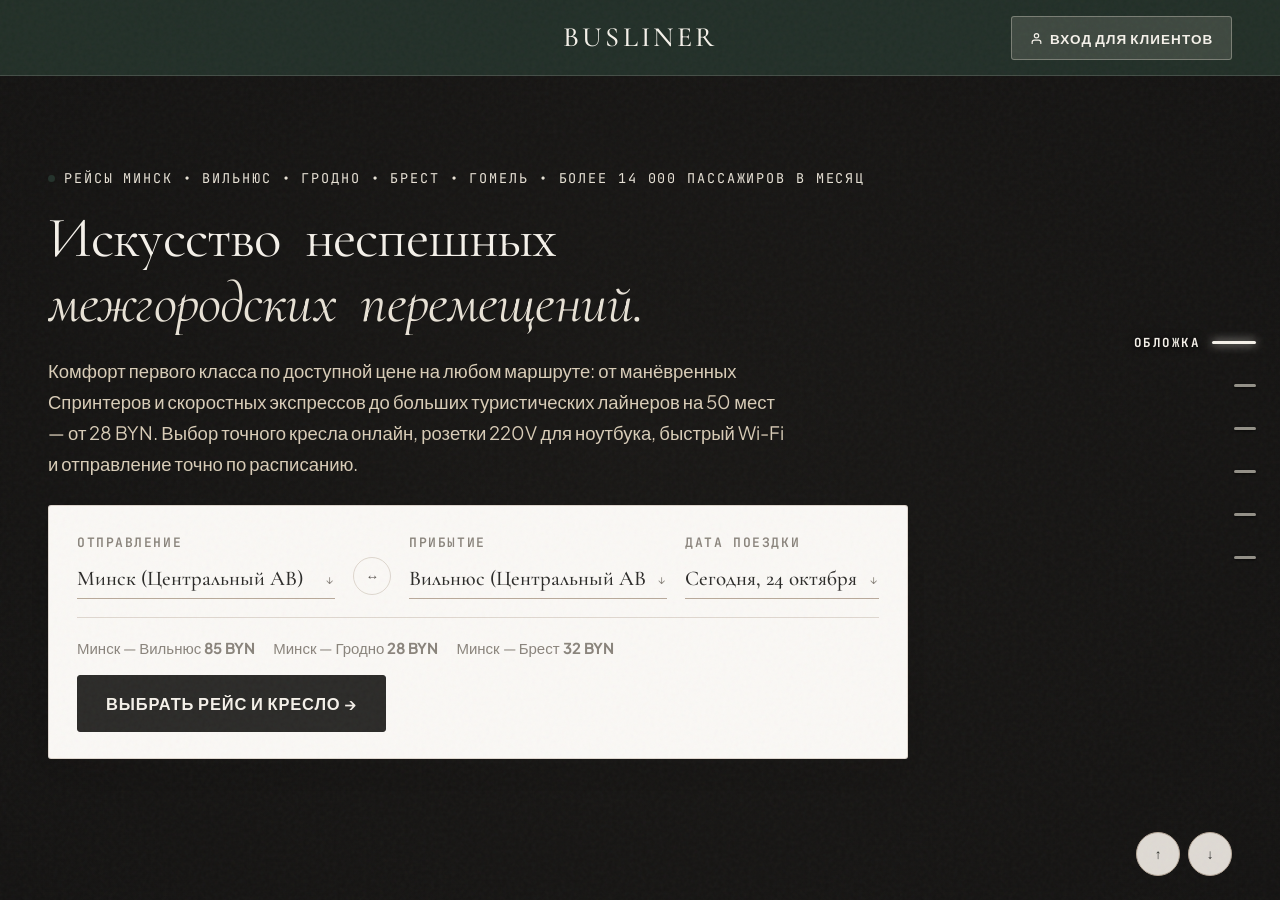
==== aura-b2c-masterpiece.html @ 7b17bb3f "feat(responsive): comprehensive mobile and tablet adaptation with safe areas and boundary-aware touc" ====
<!DOCTYPE html>
<html lang="ru" class="no-js">
<head>
  <meta charset="UTF-8">
  <meta name="viewport" content="width=device-width, initial-scale=1.0, maximum-scale=5.0, viewport-fit=cover">
  <title>BusLiner &mdash; Динамический люкс межгородской мобильности</title>
  
  <meta name="description" content="BusLiner — Полноэкранная интерактивная презентация межгородских поездок первого класса. Эстетика Loro Piana, кинематика и векторный драйв Lando Norris.">
  <meta name="theme-color" content="#F5F1EA">

  <!-- FONTS: Cormorant Garamond (Aristocratic Editorial Serif) + Plus Jakarta Sans (Humanist Grotesk) + JetBrains Mono -->
  <link rel="preconnect" href="https://fonts.googleapis.com">
  <link rel="preconnect" href="https://fonts.gstatic.com" crossorigin>
  <link href="https://fonts.googleapis.com/css2?family=Cormorant+Garamond:ital,wght@0,300;0,400;0,500;0,600;1,400;1,500&family=JetBrains+Mono:wght@400;500;600;700&family=Plus+Jakarta+Sans:wght@300;400;500;600;700&display=swap" rel="stylesheet">

  <style>
    /* ==========================================================================
       BUSLINER // DYNAMIC QUIET LUXURY & ERGONOMICS ARCHITECTURE
       Aesthetic: Loro Piana / The Row / Bottega Veneta / Aesop
       Motion DNA: Lando Norris kinetic drive (vector direction, inertial braking)
       Palette: Ivory, Bone, Sand, Alpine Forest (#23312A), Oxblood (#5C2E2E), Graphite (#2B2A28)
       Zero 3D, Zero WebGL, Zero Sound, Zero Gunshot, Zero Emojis
       ========================================================================== */

    :root {
      /* Warm Neutrals (No pure white #FFF, no pure black #000) */
      --canvas-ivory: #F5F1EA;
      --canvas-bone: #E8E2D6;
      --canvas-sand: #D9CDB8;
      --canvas-stone: #CEBEA5;

      /* Deep Accent Tones */
      --color-graphite: #2B2A28;
      --color-graphite-dark: #1E1D1B;
      --color-forest: #23312A;
      --color-forest-surface: #2C3E35;
      --color-oxblood: #5C2E2E;
      --color-oxblood-surface: #4B2424;
      --color-terracotta: #A8674F;
      --color-dusty-blue: #6E8294;

      /* Typography Neutrals */
      --text-graphite: #2B2A28;
      --text-muted: #5C5852;
      --text-faint: #8A847C;
      --text-light-primary: #F5F1EA;
      --text-light-muted: #C8C2B7;
      --text-light-faint: #9E978B;

      /* Borders & Hairlines */
      --border-taupe: #B8A99A;
      --border-hairline: rgba(184, 169, 154, 0.42);
      --border-subtle: rgba(184, 169, 154, 0.24);
      --border-dark: rgba(245, 241, 234, 0.16);

      /* Kinetic Drive Motion Curves */
      --ease-drive: cubic-bezier(0.22, 1, 0.36, 1); /* Fast acceleration, smooth deceleration */
      --ease-exit: cubic-bezier(0.4, 0, 0.2, 1);
      --ease-elastic: cubic-bezier(0.34, 1.56, 0.64, 1);

      /* Durations */
      --dur-fast: 220ms;
      --dur-medium: 520ms;
      --dur-slide: 520ms;

      /* Fonts */
      --font-display: 'Cormorant Garamond', Garamond, Georgia, serif;
      --font-body: 'Plus Jakarta Sans', -apple-system, BlinkMacSystemFont, "Segoe UI", Roboto, sans-serif;
      --font-mono: 'JetBrains Mono', SFMono-Regular, monospace;

      /* Fluid Medium-Large Type Scales (Slightly Larger Everywhere) */
      --fs-hero: clamp(2.4rem, 3.2vw + 0.3rem, 3.4rem);
      --fs-h1: clamp(2.05rem, 2.6vw + 0.3rem, 2.85rem);
      --fs-h2: clamp(1.7rem, 2.1vw + 0.3rem, 2.45rem);
      --fs-h3: clamp(1.3rem, 1.3vw + 0.2rem, 1.6rem);
      --fs-body: 17px;
      --fs-small: 15px;
      --fs-meta: 13px;

      --radius-sm: 3px;
      --radius-md: 6px;
      --radius-lg: 12px;
      --radius-pill: 9999px;
    }

    *, *::before, *::after {
      box-sizing: border-box;
      margin: 0;
      padding: 0;
    }

    html, body {
      width: 100%;
      height: 100%;
      overflow: hidden;
      background: var(--canvas-ivory);
      color: var(--text-graphite);
      font-family: var(--font-body);
      font-size: 17px;
      line-height: 1.65;
      -webkit-font-smoothing: antialiased;
      -moz-osx-font-smoothing: grayscale;
    }

    /* Tactile Artisanal Paper Grain Overlay */
    .paper-grain-overlay {
      position: fixed;
      inset: 0;
      pointer-events: none;
      z-index: 9999;
      opacity: 0.038;
      background-image: url("data:image/svg+xml,%3Csvg viewBox='0 0 250 250' xmlns='http://www.w3.org/2000/svg'%3E%3Cfilter id='noiseFilter'%3E%3CfeTurbulence type='fractalNoise' baseFrequency='0.85' numOctaves='3' stitchTiles='stitch'/%3E%3C/filter%3E%3Crect width='100%25' height='100%25' filter='url(%23noiseFilter)'/%3E%3C/svg%3E");
    }

    /* Nimble Lerp Cursor with Kinetic Contraction */
    .custom-cursor-follower {
      position: fixed;
      top: 0;
      left: 0;
      width: 26px;
      height: 26px;
      border: 1px solid var(--border-taupe);
      border-radius: 50%;
      pointer-events: none;
      z-index: 10000;
      transform: translate(-50%, -50%);
      transition: width 0.28s var(--ease-drive), height 0.28s var(--ease-drive), border-color 0.28s ease, background 0.28s ease;
      opacity: 0.85;
      display: flex;
      align-items: center;
      justify-content: center;
      font-family: var(--font-mono);
      font-size: 9px;
      letter-spacing: 0.06em;
      text-transform: uppercase;
      color: transparent;
    }

    .custom-cursor-follower.hovering {
      width: 50px;
      height: 50px;
      border-color: var(--color-forest);
      background: rgba(35, 49, 42, 0.08);
      animation: cursorPulse 0.35s var(--ease-elastic);
    }

    @keyframes cursorPulse {
      0% { transform: translate(-50%, -50%) scale(0.85); }
      50% { transform: translate(-50%, -50%) scale(1.15); }
      100% { transform: translate(-50%, -50%) scale(1); }
    }

    /* Container Utility */
    .container {
      width: 100%;
      max-width: 1360px;
      margin: 0 auto;
      padding: 0 48px;
      position: relative;
    }

    /* Typography */
    .serif { font-family: var(--font-display); }
    .mono { font-family: var(--font-mono); font-variant-numeric: tabular-nums; }
    .italic { font-style: italic; }

    /* Growing Boundary Dividing Line (scaleX 0 -> 1 on reveal) */
    .growing-line-separator {
      width: 100%;
      height: 1px;
      background: var(--border-hairline);
      transform: scaleX(0);
      transform-origin: left;
      transition: transform 0.8s var(--ease-drive) 0.2s;
    }

    .deck-slide.active .growing-line-separator {
      transform: scaleX(1);
    }

    /* Magnetic Button Wrapper */
    .btn-magnetic {
      display: inline-flex;
      align-items: center;
      justify-content: center;
      position: relative;
      transition: transform 0.2s var(--ease-drive);
      will-change: transform;
    }

    /* ==========================================================================
       FIXED TOP NAVIGATION HEADER
       ========================================================================== */
    header.site-header {
      position: fixed;
      top: 0;
      left: 0;
      right: 0;
      z-index: 1000;
      height: 76px;
      display: flex;
      align-items: center;
      background: transparent;
      transition: background 0.4s ease, border-color 0.4s ease;
      border-bottom: 1px solid transparent;
    }

    header.site-header.on-dark-slide {
      background: rgba(35, 49, 42, 0.95);
      border-bottom-color: var(--border-dark);
    }

    header.site-header.on-dark-slide .brand-wordmark,
    header.site-header.on-dark-slide .slide-nav-link {
      color: var(--text-light-primary);
    }

    header.site-header.on-dark-slide .link-subtle-cta {
      border-color: rgba(232, 226, 214, 0.25);
      color: #F5F1EA;
      background: rgba(255, 255, 255, 0.05);
    }

    header.site-header.on-dark-slide .link-subtle-cta:hover {
      background: rgba(255, 255, 255, 0.12);
      border-color: rgba(232, 226, 214, 0.45);
    }

    /* Dual Action Navigation: Client Portal & Terminal Entrance */
    .header-client-btn {
      background: var(--canvas-bone);
      border-color: var(--border-taupe);
      cursor: pointer;
    }

    .header-client-btn:hover {
      background: var(--text-graphite);
      color: #FAF8F5 !important;
      border-color: var(--text-graphite);
    }

    header.site-header.on-dark-slide .header-client-btn {
      background: rgba(232, 226, 214, 0.14);
      border-color: rgba(232, 226, 214, 0.35);
      color: #F5F1EA;
    }

    header.site-header.on-dark-slide .header-client-btn:hover {
      background: #F5F1EA;
      color: #141312 !important;
      border-color: #F5F1EA;
    }

    .header-terminal-btn {
      background: transparent;
      border-color: var(--border-taupe);
    }

    header.site-header.on-dark-slide .header-terminal-btn {
      border-color: rgba(232, 226, 214, 0.22);
      color: #E8E2D6;
    }

    header.site-header.on-dark-slide .header-terminal-btn:hover {
      background: rgba(255, 255, 255, 0.1);
      border-color: rgba(232, 226, 214, 0.45);
      color: #FFFFFF;
    }

    @media (max-width: 768px) {
      .header-client-btn, .header-terminal-btn {
        padding: 7px 12px;
        font-size: 12px;
        min-height: 38px;
      }
    }

    .header-inner {
      display: grid;
      grid-template-columns: 1fr auto 1fr;
      align-items: center;
      width: 100%;
    }

    .header-left-meta {
      display: flex;
      align-items: center;
    }

    header.site-header.on-dark-slide .header-left-meta .brand-meta-badge {
      color: var(--text-light-faint);
    }

    .brand-mark-group {
      display: flex;
      align-items: baseline;
      gap: 12px;
      text-decoration: none;
      color: var(--text-graphite);
    }

    .brand-wordmark {
      font-family: var(--font-display);
      font-size: 28px;
      font-weight: 500;
      letter-spacing: 0.12em;
      text-transform: uppercase;
      color: var(--text-graphite);
      transition: color 0.3s ease;
    }

    .brand-meta-badge {
      font-family: var(--font-mono);
      font-size: 11.5px;
      letter-spacing: 0.14em;
      text-transform: uppercase;
      color: var(--text-faint);
    }

    /* Header Nav Links with Forward Shift Hover */
    .deck-nav-menu {
      display: flex;
      align-items: center;
      gap: 32px;
      list-style: none;
    }

    .slide-nav-link {
      font-family: var(--font-body);
      font-size: 13.5px;
      font-weight: 600;
      letter-spacing: 0.08em;
      text-transform: uppercase;
      color: var(--text-muted);
      text-decoration: none;
      cursor: pointer;
      position: relative;
      padding: 6px 0;
      transition: color 0.2s ease, transform 0.2s var(--ease-drive);
      display: inline-block;
    }

    .slide-nav-link::after {
      content: "";
      position: absolute;
      bottom: 0;
      left: 0;
      width: 100%;
      height: 1px;
      background: currentColor;
      transform: scaleX(0);
      transform-origin: left;
      transition: transform 0.4s var(--ease-drive);
    }

    .slide-nav-link:hover {
      transform: translateX(3px);
      color: var(--text-graphite);
    }

    .slide-nav-link.active::after,
    .slide-nav-link:hover::after {
      transform: scaleX(1);
    }

    .link-subtle-cta {
      font-family: var(--font-body);
      font-size: 13.5px;
      font-weight: 600;
      letter-spacing: 0.08em;
      text-transform: uppercase;
      color: var(--text-graphite);
      text-decoration: none;
      display: inline-flex;
      align-items: center;
      gap: 7px;
      padding: 9px 18px;
      border: 1px solid var(--border-taupe);
      border-radius: var(--radius-sm);
      transition: all 0.25s var(--ease-drive);
      min-height: 44px;
    }

    .link-subtle-cta:hover {
      background: var(--canvas-bone);
      transform: translateX(3px);
    }

    /* ==========================================================================
       SIDE DECK CONTROLS (PRESENTATION KEYNOTE RAIL - UNIVERSAL VISIBILITY)
       ========================================================================== */
    .presentation-side-rail {
      position: fixed;
      right: 24px;
      top: 50%;
      transform: translateY(-50%);
      z-index: 1000;
      display: flex;
      flex-direction: column;
      align-items: flex-end;
      gap: 14px;
      padding: 0;
      background: transparent !important;
      backdrop-filter: none !important;
      -webkit-backdrop-filter: none !important;
      border: none !important;
      box-shadow: none !important;
    }

    .presentation-side-rail.on-dark-slide {
      background: transparent !important;
      border: none !important;
      box-shadow: none !important;
    }

    .deck-rail-item {
      display: flex;
      align-items: center;
      gap: 12px;
      cursor: pointer;
      background: none;
      border: none;
      padding: 6px 0;
      outline: none;
      min-height: 28px;
    }

    .deck-rail-label {
      font-family: var(--font-mono);
      font-size: 12.5px;
      letter-spacing: 0.12em;
      text-transform: uppercase;
      color: var(--text-graphite);
      opacity: 0;
      transform: translateX(10px);
      transition: all 0.25s var(--ease-drive);
      pointer-events: none;
      white-space: nowrap;
      text-shadow: 0 1px 2px rgba(255, 255, 255, 0.9), 0 0 6px rgba(255, 255, 255, 0.7);
    }

    .presentation-side-rail.on-dark-slide .deck-rail-label {
      color: #F5F1EA;
      text-shadow: 0 1px 4px rgba(0, 0, 0, 0.95), 0 0 8px rgba(0, 0, 0, 0.8);
    }

    .deck-rail-item:hover .deck-rail-label {
      opacity: 0.95;
      transform: translateX(0);
    }

    .deck-rail-indicator {
      width: 22px;
      height: 3.5px;
      background: rgba(43, 42, 40, 0.45);
      border-radius: 2px;
      transition: all 0.35s var(--ease-drive);
      box-shadow: 0 1px 2px rgba(255, 255, 255, 0.5);
    }

    .presentation-side-rail.on-dark-slide .deck-rail-indicator {
      background: rgba(232, 226, 214, 0.6);
      box-shadow: 0 1px 3px rgba(0, 0, 0, 0.7);
    }

    .deck-rail-item.active .deck-rail-indicator {
      width: 44px;
      height: 3.5px;
      background: var(--text-graphite);
    }

    .presentation-side-rail.on-dark-slide .deck-rail-item.active .deck-rail-indicator {
      background: #F5F1EA;
      box-shadow: 0 0 10px rgba(245, 241, 234, 0.85);
    }

    .deck-rail-item.active .deck-rail-label {
      opacity: 1;
      transform: translateX(0);
      font-weight: 700;
      color: var(--text-graphite);
    }

    .presentation-side-rail.on-dark-slide .deck-rail-item.active .deck-rail-label {
      color: #F5F1EA;
      font-weight: 700;
    }

    /* Bottom Status & Keynote Controls */
    .deck-bottom-bar {
      position: fixed;
      bottom: 24px;
      left: 48px;
      right: 48px;
      z-index: 1000;
      display: flex;
      justify-content: flex-end;
      align-items: center;
      pointer-events: none;
    }

    .deck-telemetry-badge {
      font-family: var(--font-mono);
      font-size: 11px;
      letter-spacing: 0.14em;
      text-transform: uppercase;
      color: var(--text-faint);
      pointer-events: auto;
    }

    .deck-arrow-controls {
      display: flex;
      gap: 8px;
      pointer-events: auto;
    }

    .deck-arrow-btn {
      width: 44px;
      height: 44px;
      border-radius: 50%;
      border: 1px solid var(--border-taupe);
      background: rgba(245, 241, 234, 0.9);
      backdrop-filter: blur(8px);
      color: var(--text-graphite);
      display: flex;
      align-items: center;
      justify-content: center;
      cursor: pointer;
      transition: all 0.2s var(--ease-drive);
    }

    .deck-arrow-btn:hover {
      background: var(--text-graphite);
      color: var(--canvas-ivory);
      border-color: var(--text-graphite);
      transform: translateY(-2px);
    }

    /* ==========================================================================
       PRESENTATION DECK STAGE & SLIDES
       ========================================================================== */
    .presentation-deck-stage {
      position: relative;
      width: 100vw;
      height: 100vh;
      height: 100dvh;
      overflow: hidden;
    }

    .deck-slide {
      position: absolute;
      inset: 0;
      width: 100%;
      height: 100%;
      display: flex;
      flex-direction: column;
      justify-content: center;
      opacity: 0;
      pointer-events: none;
      transform: translateY(100%);
      transition: transform var(--dur-slide) var(--ease-drive), opacity 0.48s ease, filter 0.48s ease;
      will-change: transform, opacity, filter;
      padding: 80px 0 60px;
    }

    .deck-slide.active {
      opacity: 1;
      pointer-events: auto;
      transform: translateY(0);
      z-index: 10;
      filter: blur(0px);
    }

    .deck-slide.prev {
      opacity: 0;
      transform: translateY(-100%);
      z-index: 5;
    }

    .deck-slide.next {
      opacity: 0;
      transform: translateY(100%);
      z-index: 15;
    }

    /* Vector Directional Staggers (Left-to-right & Bottom-to-up) */
    .vector-stagger-text {
      opacity: 0;
      transform: translateX(-28px);
      transition: transform 0.8s var(--ease-drive), opacity 0.8s ease;
      will-change: transform, opacity;
    }

    .vector-stagger-card {
      opacity: 0;
      transform: translateY(36px);
      transition: transform 0.8s var(--ease-drive), opacity 0.8s ease;
      will-change: transform, opacity;
    }

    .deck-slide.active .stagger-1 { transition-delay: 60ms; transform: translate(0, 0); opacity: 1; }
    .deck-slide.active .stagger-2 { transition-delay: 140ms; transform: translate(0, 0); opacity: 1; }
    .deck-slide.active .stagger-3 { transition-delay: 220ms; transform: translate(0, 0); opacity: 1; }
    .deck-slide.active .stagger-4 { transition-delay: 300ms; transform: translate(0, 0); opacity: 1; }
    .deck-slide.active .stagger-5 { transition-delay: 380ms; transform: translate(0, 0); opacity: 1; }

    /* Curtain Mask on Slide Images */
    .slide-curtain-image {
      clip-path: inset(100% 0 0 0);
      transition: clip-path 1.15s var(--ease-drive) 0.15s;
    }

    .deck-slide.active .slide-curtain-image {
      clip-path: inset(0 0 0 0);
    }

    /* Slow Ken Burns Motion on Images */
    .ken-burns-active {
      animation: kenBurnsMotion 24s ease-in-out infinite alternate;
      will-change: transform;
    }

    @keyframes kenBurnsMotion {
      0% { transform: scale(1.0); }
      100% { transform: scale(1.06); }
    }

    /* Word Reveal Momentum */
    .word-wrap {
      display: inline-block;
      overflow: hidden;
      vertical-align: top;
      margin-right: 0.22em;
    }

    .word-inner {
      display: inline-block;
      transform: translateX(-16px) translateY(115%);
      opacity: 0;
      transition: transform 0.85s var(--ease-drive), opacity 0.85s ease;
    }

    .deck-slide.active .word-inner {
      transform: translate(0, 0);
      opacity: 1;
    }

    /* ==========================================================================
       SLIDE 1: COVER & HERO (ATMOSPHERIC FILM VIDEO BACKGROUND)
       ========================================================================== */
    #slide1 {
      background: #141312;
      position: relative;
      overflow: hidden;
    }

    .hero-video-container {
      position: absolute;
      inset: 0;
      width: 100%;
      height: 100%;
      overflow: hidden;
      z-index: 1;
      pointer-events: none;
    }

    .hero-bg-video {
      position: absolute;
      inset: 0;
      width: 100%;
      height: 100%;
      object-fit: cover;
      /* Quiet Luxury Film Color Grading (35mm Cine Look) */
      filter: saturate(0.68) sepia(0.18) contrast(1.12) brightness(0.66);
    }

    .hero-video-scrim {
      position: absolute;
      inset: 0;
      background: radial-gradient(circle at center, rgba(32, 30, 27, 0.38) 0%, rgba(20, 19, 18, 0.78) 100%),
                  linear-gradient(180deg, rgba(20, 19, 18, 0.65) 0%, rgba(20, 19, 18, 0.25) 50%, rgba(20, 19, 18, 0.85) 100%);
      pointer-events: none;
    }

    .hero-slide-grid {
      display: grid;
      grid-template-columns: 1.18fr 0.92fr;
      gap: 56px;
      align-items: center;
    }

    .hero-deck-badge {
      font-family: var(--font-mono);
      font-size: 13px;
      letter-spacing: 0.14em;
      text-transform: uppercase;
      color: var(--color-forest);
      margin-bottom: 14px;
      display: inline-flex;
      align-items: center;
      gap: 9px;
    }

    .hero-deck-badge::before {
      content: "";
      width: 7px;
      height: 7px;
      border-radius: 50%;
      background: var(--color-forest);
    }

    .hero-deck-title {
      font-family: var(--font-display);
      font-size: var(--fs-hero);
      font-weight: 400;
      line-height: 1.15;
      letter-spacing: -0.01em;
      color: var(--text-graphite);
      margin-bottom: 18px;
    }

    .hero-deck-title em {
      font-style: italic;
      color: var(--color-forest);
    }

    .hero-deck-lead {
      font-size: var(--fs-body);
      color: var(--text-muted);
      line-height: 1.68;
      max-width: 660px;
      margin-bottom: 24px;
    }

    /* Search Monograph Capsule */
    .search-monograph-capsule {
      background: #FAF8F5;
      border: 1px solid var(--border-hairline);
      border-radius: var(--radius-sm);
      padding: 26px 28px;
      box-shadow: 0 16px 36px -12px rgba(43, 42, 40, 0.06);
      display: flex;
      flex-direction: column;
      gap: 18px;
      position: relative;
      z-index: 50;
    }

    .search-row-grid {
      display: grid;
      grid-template-columns: 1.2fr auto 1.2fr 0.9fr;
      gap: 18px;
      align-items: flex-end;
    }

    .field-box {
      display: flex;
      flex-direction: column;
      gap: 6px;
      position: relative;
    }

    .field-box label {
      font-family: var(--font-mono);
      font-size: 12.5px;
      font-weight: 600;
      letter-spacing: 0.12em;
      text-transform: uppercase;
      color: var(--text-faint);
    }

    .field-box input {
      background: transparent;
      border: none;
      border-bottom: 1px solid var(--border-taupe);
      font-family: var(--font-display);
      font-size: 20px;
      font-weight: 500;
      color: var(--text-graphite);
      padding: 7px 0;
      outline: none;
      width: 100%;
      border-radius: 0;
      transition: border-color 0.2s ease;
    }

    .field-box input:focus {
      border-color: var(--text-graphite);
    }

    .btn-swap-city {
      background: transparent;
      border: 1px solid var(--border-hairline);
      border-radius: 50%;
      width: 38px;
      height: 38px;
      display: flex;
      align-items: center;
      justify-content: center;
      cursor: pointer;
      color: var(--text-muted);
      margin-bottom: 4px;
      transition: all 0.2s var(--ease-drive);
    }

    .btn-swap-city:hover {
      transform: rotate(180deg);
      border-color: var(--text-graphite);
      color: var(--text-graphite);
    }

    .btn-action-deck {
      background: var(--text-graphite);
      color: var(--canvas-ivory);
      border: 1px solid var(--text-graphite);
      border-radius: var(--radius-sm);
      font-family: var(--font-body);
      font-size: 15.5px;
      font-weight: 600;
      letter-spacing: 0.05em;
      text-transform: uppercase;
      padding: 13px 26px;
      cursor: pointer;
      display: inline-flex;
      align-items: center;
      gap: 9px;
      transition: all 0.25s var(--ease-drive);
      min-height: 48px;
      text-decoration: none;
    }

    .btn-action-deck:hover {
      background: var(--color-forest);
      border-color: var(--color-forest);
      transform: translateX(4px);
      box-shadow: 0 8px 24px -6px rgba(35, 49, 42, 0.35);
    }

    .btn-action-deck:active {
      transform: scale(0.98);
    }

    /* ==========================================================================
       LUXURY SEARCH DROPDOWNS & EDITORIAL CALENDAR
       ========================================================================== */
    .input-with-chevron {
      position: relative;
      display: flex;
      align-items: center;
      cursor: pointer;
    }

    .input-with-chevron input {
      padding-right: 22px !important;
      cursor: pointer;
    }

    .dropdown-chevron-icon {
      position: absolute;
      right: 2px;
      bottom: 10px;
      font-size: 11px;
      color: var(--text-faint);
      pointer-events: none;
      transition: transform 0.25s var(--ease-drive), color 0.2s ease;
    }

    .field-box.dropdown-open .dropdown-chevron-icon {
      transform: rotate(180deg);
      color: var(--color-oxblood);
    }

    .luxury-dropdown-menu {
      position: absolute;
      top: calc(100% + 10px);
      left: 0;
      width: 100%;
      min-width: 290px;
      background: #FAF8F5;
      border: 1px solid var(--border-taupe);
      border-radius: var(--radius-sm);
      box-shadow: 0 20px 48px -12px rgba(43, 42, 40, 0.22);
      z-index: 600;
      padding: 10px 0;
      opacity: 0;
      visibility: hidden;
      transform: translateY(8px);
      transition: opacity 0.22s var(--ease-drive), transform 0.22s var(--ease-drive), visibility 0.22s;
      max-height: 330px;
      overflow-y: auto;
    }

    .luxury-dropdown-menu.active {
      opacity: 1;
      visibility: visible;
      transform: translateY(0);
    }

    .dropdown-group-label {
      font-family: var(--font-mono);
      font-size: 11px;
      letter-spacing: 0.14em;
      text-transform: uppercase;
      color: var(--text-faint);
      padding: 10px 18px 4px;
      border-bottom: 1px solid rgba(217, 205, 184, 0.35);
      margin-bottom: 4px;
    }

    .dropdown-item {
      display: flex;
      align-items: center;
      justify-content: space-between;
      padding: 10px 18px;
      cursor: pointer;
      transition: background 0.18s ease;
    }

    .dropdown-item:hover {
      background: #F1ECE3;
    }

    .dropdown-item-main {
      display: flex;
      flex-direction: column;
      gap: 2px;
    }

    .dropdown-city {
      font-family: var(--font-display);
      font-size: 17px;
      font-weight: 500;
      color: var(--text-graphite);
    }

    .dropdown-hub {
      font-size: 12.5px;
      color: var(--text-muted);
    }

    .dropdown-badge {
      font-family: var(--font-mono);
      font-size: 10.5px;
      letter-spacing: 0.08em;
      padding: 3px 7px;
      background: var(--canvas-bone);
      border: 1px solid var(--border-taupe);
      border-radius: 3px;
      color: var(--color-oxblood);
      white-space: nowrap;
    }

    /* EDITORIAL CALENDAR POPOVER */
    .luxury-calendar-popover {
      position: absolute;
      top: calc(100% + 10px);
      right: 0;
      width: 320px;
      background: #FAF8F5;
      border: 1px solid var(--border-taupe);
      border-radius: var(--radius-sm);
      box-shadow: 0 22px 52px -12px rgba(43, 42, 40, 0.24);
      z-index: 600;
      padding: 18px 20px 16px;
      opacity: 0;
      visibility: hidden;
      transform: translateY(8px);
      transition: opacity 0.22s var(--ease-drive), transform 0.22s var(--ease-drive), visibility 0.22s;
    }

    .luxury-calendar-popover.active {
      opacity: 1;
      visibility: visible;
      transform: translateY(0);
    }

    .cal-quick-presets {
      display: grid;
      grid-template-columns: repeat(3, 1fr);
      gap: 6px;
      margin-bottom: 14px;
      padding-bottom: 12px;
      border-bottom: 1px dashed var(--border-taupe);
    }

    .cal-preset-btn {
      font-family: var(--font-mono);
      font-size: 11px;
      letter-spacing: 0.04em;
      padding: 6px 4px;
      text-align: center;
      background: #FFFFFF;
      border: 1px solid var(--border-taupe);
      border-radius: 3px;
      color: var(--text-graphite);
      cursor: pointer;
      transition: all 0.18s ease;
      white-space: nowrap;
    }

    .cal-preset-btn:hover {
      background: var(--color-forest);
      color: #FFFFFF;
      border-color: var(--color-forest);
    }

    .cal-header {
      display: flex;
      align-items: center;
      justify-content: space-between;
      margin-bottom: 14px;
    }

    .cal-month-name {
      font-family: var(--font-display);
      font-size: 17px;
      font-weight: 600;
      color: var(--text-graphite);
    }

    .cal-arrow-btn {
      width: 28px;
      height: 28px;
      border-radius: 50%;
      border: 1px solid var(--border-taupe);
      background: #FFFFFF;
      color: var(--text-graphite);
      cursor: pointer;
      display: flex;
      align-items: center;
      justify-content: center;
      font-size: 13px;
      transition: all 0.18s ease;
    }

    .cal-arrow-btn:hover {
      background: var(--text-graphite);
      color: #FFFFFF;
      border-color: var(--text-graphite);
    }

    .cal-weekdays {
      display: grid;
      grid-template-columns: repeat(7, 1fr);
      text-align: center;
      font-family: var(--font-mono);
      font-size: 11px;
      letter-spacing: 0.08em;
      color: var(--text-faint);
      margin-bottom: 8px;
    }

    .cal-weekday.weekend {
      color: var(--color-oxblood);
    }

    .cal-grid {
      display: grid;
      grid-template-columns: repeat(7, 1fr);
      gap: 3px;
      text-align: center;
    }

    .cal-day-cell {
      height: 32px;
      display: flex;
      flex-direction: column;
      align-items: center;
      justify-content: center;
      border-radius: 4px;
      font-family: var(--font-mono);
      font-size: 13px;
      color: var(--text-graphite);
      cursor: pointer;
      position: relative;
      transition: all 0.18s ease;
    }

    .cal-day-cell:hover:not(.disabled):not(.selected) {
      background: #EAE3D5;
    }

    .cal-day-cell.selected {
      background: var(--color-oxblood);
      color: #F5F1EA;
      font-weight: 700;
    }

    .cal-day-cell.disabled {
      color: rgba(43, 42, 40, 0.28);
      cursor: not-allowed;
      pointer-events: none;
    }

    .cal-day-dot {
      width: 4px;
      height: 4px;
      border-radius: 50%;
      background: var(--color-forest);
      position: absolute;
      bottom: 2px;
    }

    .cal-day-cell.selected .cal-day-dot {
      background: #F5F1EA;
    }

    .cal-footer {
      margin-top: 12px;
      padding-top: 10px;
      border-top: 1px solid var(--border-hairline);
      font-family: var(--font-mono);
      font-size: 11px;
      color: var(--text-faint);
      display: flex;
      align-items: center;
      gap: 6px;
    }

    .cal-footer-dot {
      width: 5px;
      height: 5px;
      border-radius: 50%;
      background: var(--color-forest);
    }

    /* Cover Photo Frame with Ken Burns & Reveal */
    .hero-photo-frame {
      height: 520px;
      position: relative;
      border-radius: var(--radius-sm);
      overflow: hidden;
      box-shadow: 0 24px 60px -15px rgba(43, 42, 40, 0.12);
    }

    .hero-photo-frame img {
      width: 100%;
      height: 100%;
      object-fit: cover;
      filter: saturate(0.75) sepia(0.08) contrast(1.04);
    }

    /* ==========================================================================
       SLIDE 2: THE MANIFESTO (WARM SAND #D9CDB8 & LINEN ATMOSPHERE)
       ========================================================================== */
    #slide2 {
      background: linear-gradient(180deg, #EAE2D3 0%, var(--canvas-sand) 100%);
    }

    .manifesto-deck-content {
      max-width: 1080px;
      margin: 0 auto;
      text-align: center;
    }

    .manifesto-lead-quote {
      font-family: var(--font-display);
      font-size: clamp(2rem, 3.4vw + 0.6rem, 3.6rem);
      font-weight: 300;
      line-height: 1.25;
      color: var(--text-graphite);
      margin-bottom: 24px;
    }

    .manifesto-lead-quote em {
      font-style: italic;
      color: var(--color-oxblood);
    }

    .triad-deck-columns {
      display: grid;
      grid-template-columns: repeat(3, 1fr);
      gap: 36px;
      text-align: left;
      margin-top: 48px;
    }

    /* Slide 02: Centered Manifesto & Architectural Principle Cards */
    .manifesto-deck-center {
      max-width: 1140px;
      margin: 0 auto;
      text-align: center;
      display: flex;
      flex-direction: column;
      align-items: center;
      justify-content: center;
    }

    .manifesto-lead-quote {
      font-family: var(--font-display);
      font-size: clamp(1.9rem, 2.5vw + 0.3rem, 2.7rem);
      font-weight: 400;
      line-height: 1.36;
      color: var(--text-graphite);
      margin: 0 auto 18px;
      max-width: 960px;
    }

    .manifesto-citation {
      font-family: var(--font-mono);
      font-size: 13.5px;
      letter-spacing: 0.14em;
      text-transform: uppercase;
      color: var(--text-faint);
      margin-bottom: 38px;
    }

    .deck-principles-grid {
      display: grid;
      grid-template-columns: repeat(3, 1fr);
      gap: 24px;
      text-align: left;
      width: 100%;
    }

    .deck-principle-card {
      background: rgba(253, 251, 247, 0.94);
      backdrop-filter: blur(8px);
      -webkit-backdrop-filter: blur(8px);
      border: 1px solid rgba(217, 205, 184, 0.65);
      border-radius: var(--radius-sm);
      padding: 28px 24px 22px;
      display: flex;
      flex-direction: column;
      justify-content: space-between;
      box-shadow: 0 8px 24px -8px rgba(43, 42, 40, 0.05);
      transition: transform 0.4s var(--ease-drive), box-shadow 0.4s ease, border-color 0.4s ease;
      position: relative;
    }

    .deck-principle-card:hover {
      transform: translateY(-5px);
      border-color: var(--color-oxblood);
      box-shadow: 0 20px 42px -12px rgba(43, 42, 40, 0.12);
    }

    .principle-card-top {
      display: flex;
      align-items: center;
      justify-content: space-between;
      margin-bottom: 14px;
    }

    .principle-num-badge {
      font-family: var(--font-mono);
      font-size: 13px;
      font-weight: 600;
      width: 30px;
      height: 30px;
      display: inline-flex;
      align-items: center;
      justify-content: center;
      border-radius: 50%;
      border: 1px solid var(--border-taupe);
      background: var(--canvas-ivory);
      color: var(--color-oxblood);
    }

    .principle-category-tag {
      font-family: var(--font-mono);
      font-size: 12.5px;
      letter-spacing: 0.12em;
      text-transform: uppercase;
      color: var(--text-faint);
    }

    .principle-card-title {
      font-family: var(--font-display);
      font-size: 23px;
      font-weight: 600;
      color: var(--text-graphite);
      margin: 0 0 10px 0;
    }

    .principle-card-divider {
      height: 1px;
      width: 100%;
      background: rgba(217, 205, 184, 0.5);
      margin-bottom: 14px;
    }

    .principle-card-text {
      font-size: 15.5px;
      line-height: 1.62;
      color: var(--text-muted);
      margin: 0 0 18px 0;
      flex-grow: 1;
    }

    .principle-card-meta {
      font-family: var(--font-mono);
      font-size: 13.5px;
      color: var(--text-faint);
      letter-spacing: 0.05em;
      display: flex;
      align-items: center;
      gap: 8px;
      border-top: 1px dashed rgba(217, 205, 184, 0.6);
      padding-top: 12px;
    }

    .meta-dot {
      width: 6px;
      height: 6px;
      border-radius: 50%;
      display: inline-block;
    }
    .meta-dot.forest { background: var(--color-forest); }
    .meta-dot.taupe { background: var(--color-taupe); }
    .meta-dot.oxblood { background: var(--color-oxblood); }

    /* ==========================================================================
       SLIDE 3: CABIN SANCTUARY (DEEP ALPINE FOREST #23312A MONOLITH)
       ========================================================================== */
    #slide3 {
      background: var(--color-forest);
      color: var(--text-light-primary);
    }

    .sanctuary-deck-split {
      display: grid;
      grid-template-columns: 1fr 1fr;
      gap: 64px;
      align-items: center;
    }

    .sanctuary-deck-photo {
      height: 480px;
      border-radius: var(--radius-sm);
      overflow: hidden;
      box-shadow: 0 24px 60px -15px rgba(0, 0, 0, 0.5);
    }

    .sanctuary-deck-photo img {
      width: 100%;
      height: 100%;
      object-fit: cover;
      filter: saturate(0.8) contrast(1.05) brightness(0.9);
    }

    .count-up-number {
      font-family: var(--font-mono);
      font-size: 32px;
      font-weight: 600;
      color: #E8E2D6;
    }

    /* ==========================================================================
       SLIDE 4: COLLECTION DECK (WARM STONE #E8E2D6 & WINTER HIGHWAY SPLIT)
       ========================================================================== */
    #slide4 {
      background: linear-gradient(180deg, #F0EAE0 0%, var(--canvas-bone) 100%);
    }

    .fleet-deck-split {
      display: grid;
      grid-template-columns: 1.15fr 0.85fr;
      gap: 32px;
      align-items: stretch;
      margin-top: 24px;
    }

    @media (max-width: 1024px) {
      .fleet-deck-split {
        grid-template-columns: 1fr;
      }
    }

    .fleet-deck-cards-grid {
      display: grid;
      grid-template-columns: repeat(2, 1fr);
      gap: 16px;
    }

    @media (max-width: 640px) {
      .fleet-deck-cards-grid {
        grid-template-columns: 1fr;
      }
    }

    .collection-deck-grid {
      display: grid;
      grid-template-columns: repeat(4, 1fr);
      gap: 24px;
      margin-top: 36px;
    }

    .fleet-monograph-card {
      background: #FAF8F5;
      border: 1px solid var(--border-hairline);
      border-radius: var(--radius-sm);
      overflow: hidden;
      display: flex;
      flex-direction: column;
      justify-content: space-between;
      transition: all 0.35s var(--ease-drive);
    }

    .fleet-monograph-card:hover {
      transform: translateY(-4px);
      box-shadow: 0 18px 40px -10px rgba(43, 42, 40, 0.12);
      border-color: var(--border-taupe);
    }

    .fleet-card-img-box {
      height: 180px;
      position: relative;
      overflow: hidden;
    }

    .fleet-card-img-box img {
      width: 100%;
      height: 100%;
      object-fit: cover;
      filter: saturate(0.75) sepia(0.06);
      transition: transform 0.6s var(--ease-drive);
    }

    .fleet-monograph-card:hover .fleet-card-img-box img {
      transform: scale(1.03);
    }

    .fleet-card-body {
      padding: 20px;
      display: flex;
      flex-direction: column;
      gap: 10px;
    }

    .fleet-card-title {
      font-family: var(--font-display);
      font-size: 20px;
      font-weight: 500;
      color: var(--text-graphite);
    }

    .fleet-card-desc {
      font-size: 12px;
      color: var(--text-muted);
      line-height: 1.5;
    }

    .fleet-card-foot {
      padding: 12px 20px;
      border-top: 1px solid var(--border-hairline);
      background: #F5F1EA;
      display: flex;
      justify-content: space-between;
      align-items: center;
      font-size: 12px;
    }

    .link-fleet-reserve {
      color: var(--text-graphite);
      text-decoration: none;
      font-weight: 600;
      letter-spacing: 0.06em;
      transition: transform 0.2s var(--ease-drive);
      display: inline-flex;
      align-items: center;
      gap: 4px;
    }

    .link-fleet-reserve:hover {
      transform: translateX(3px);
      color: var(--color-forest);
    }

    /* ==========================================================================
       SLIDE 5: CONCIERGE WAITLIST (OXBLOOD & TERRACOTTA)
       ========================================================================== */
    #slide5 {
      background: linear-gradient(145deg, #FAF7F2 0%, #F1EAE2 100%);
    }

    .concierge-deck-split {
      display: grid;
      grid-template-columns: 1fr 1fr;
      gap: 64px;
      align-items: center;
    }

    .ticket-paper-frame {
      width: 100%;
      max-width: 390px;
      background: #FDFBF7;
      border: 1px solid var(--border-taupe);
      border-radius: var(--radius-sm);
      padding: 36px 32px;
      box-shadow: 0 20px 48px -15px rgba(43, 42, 40, 0.1);
      position: relative;
    }

    .seal-priority-tag {
      position: absolute;
      top: 50%;
      left: 50%;
      width: 140px;
      height: 140px;
      border: 1px dashed var(--color-oxblood);
      border-radius: 50%;
      transform: translate(-50%, -50%) scale(0.9);
      display: flex;
      flex-direction: column;
      align-items: center;
      justify-content: center;
      text-align: center;
      pointer-events: none;
      opacity: 0;
      transition: all 0.4s var(--ease-drive);
      background: rgba(245, 241, 234, 0.95);
      backdrop-filter: blur(6px);
      box-shadow: 0 8px 24px -4px rgba(92, 46, 46, 0.14);
      color: var(--color-oxblood);
    }

    .seal-priority-tag.active {
      transform: translate(-50%, -50%) scale(1);
      opacity: 1;
    }

    /* ==========================================================================
       SLIDE 06: REQUISITES, CONTACTS & 24/7 CONCIERGE (#1C1B19)
       ========================================================================== */
    #slide6 {
      background: #1C1B19;
      color: #E8E2D6;
    }

    /* Prominent Action Cards for TG Bot and Partners */
    .footer-prominent-actions {
      display: grid;
      grid-template-columns: 1fr 1fr;
      gap: 24px;
      margin-bottom: 34px;
    }

    @media (max-width: 820px) {
      .footer-prominent-actions {
        grid-template-columns: 1fr;
        gap: 14px;
      }
    }

    .footer-btn-card {
      display: flex;
      align-items: center;
      justify-content: space-between;
      padding: 20px 26px;
      border-radius: var(--radius-sm);
      text-decoration: none;
      position: relative;
      overflow: hidden;
      transition: transform 0.35s var(--ease-drive), border-color 0.35s ease, box-shadow 0.35s ease;
    }

    .footer-btn-card:hover {
      transform: translateY(-4px);
    }

    .tg-btn-card {
      background: linear-gradient(135deg, rgba(38, 56, 46, 0.95) 0%, rgba(22, 34, 28, 0.98) 100%);
      border: 1px solid rgba(122, 139, 153, 0.4);
      box-shadow: 0 12px 30px -10px rgba(0, 0, 0, 0.4);
    }

    .tg-btn-card:hover {
      border-color: rgba(232, 226, 214, 0.7);
      box-shadow: 0 20px 44px -12px rgba(26, 46, 36, 0.6);
    }

    .partner-btn-card {
      background: linear-gradient(135deg, rgba(62, 39, 34, 0.95) 0%, rgba(38, 24, 21, 0.98) 100%);
      border: 1px solid rgba(168, 103, 79, 0.45);
      box-shadow: 0 12px 30px -10px rgba(0, 0, 0, 0.4);
    }

    .partner-btn-card:hover {
      border-color: rgba(232, 226, 214, 0.7);
      box-shadow: 0 20px 44px -12px rgba(62, 39, 34, 0.6);
    }

    .footer-btn-left {
      display: flex;
      align-items: center;
      gap: 16px;
    }

    .footer-btn-icon {
      width: 44px;
      height: 44px;
      border-radius: 50%;
      background: rgba(255, 255, 255, 0.08);
      border: 1px solid rgba(255, 255, 255, 0.16);
      display: flex;
      align-items: center;
      justify-content: center;
      color: #F5F1EA;
      flex-shrink: 0;
    }

    .footer-btn-kicker {
      font-family: var(--font-mono);
      font-size: 12.5px;
      letter-spacing: 0.16em;
      text-transform: uppercase;
      color: #B8A99A;
      margin-bottom: 4px;
    }

    .footer-btn-headline {
      font-family: var(--font-display);
      font-size: 23px;
      font-weight: 500;
      color: #F5F1EA;
      margin-bottom: 4px;
    }

    .footer-btn-caption {
      font-size: 14.5px;
      color: #D4CCC2;
      line-height: 1.45;
    }

    .footer-btn-action-badge {
      display: flex;
      align-items: center;
      gap: 9px;
      padding: 10px 18px;
      background: rgba(255, 255, 255, 0.1);
      border: 1px solid rgba(255, 255, 255, 0.2);
      border-radius: 3px;
      font-family: var(--font-mono);
      font-size: 13.5px;
      letter-spacing: 0.06em;
      color: #F5F1EA;
      flex-shrink: 0;
      transition: background 0.2s ease, transform 0.2s ease;
    }

    .footer-btn-card:hover .footer-btn-action-badge {
      background: rgba(255, 255, 255, 0.2);
      transform: translateX(4px);
    }

    .footer-deck-grid {
      display: grid;
      grid-template-columns: 1.2fr 1fr 1fr 1.2fr;
      gap: 48px;
      margin-bottom: 40px;
    }

    @media (max-width: 1024px) {
      .footer-deck-grid {
        grid-template-columns: repeat(2, 1fr) !important;
        gap: 28px !important;
      }
    }

    @media (max-width: 640px) {
      .footer-deck-grid {
        grid-template-columns: 1fr !important;
        gap: 20px !important;
      }
    }

    /* ==========================================================================
       SLIDE-SPECIFIC ART-DIRECTED TYPOGRAPHIC SCALES
       ========================================================================== */
    
    /* --- SLIDE 01: CINEMATIC COVER & HERO (GRAND DISPLAY SCALE) --- */
    #slide1 .hero-deck-badge {
      font-size: 13.5px !important;
      letter-spacing: 0.14em !important;
    }
    #slide1 .hero-deck-title {
      font-size: clamp(2.6rem, 3.8vw + 0.5rem, 3.85rem) !important;
      line-height: 1.14 !important;
      letter-spacing: -0.015em !important;
    }
    #slide1 .hero-deck-lead {
      font-size: 18.5px !important;
      line-height: 1.68 !important;
      max-width: 740px !important;
    }
    #slide1 .field-box label {
      font-size: 13px !important;
      letter-spacing: 0.12em !important;
    }
    #slide1 .field-box input {
      font-size: 21px !important;
    }
    #slide1 .search-presets-strip span {
      font-size: 15px !important;
    }
    #slide1 .btn-action-deck {
      font-size: 16.5px !important;
      padding: 14px 28px !important;
    }

    /* --- SLIDE 02: LITERARY MANIFESTO & PHILOSOPHY (EDITORIAL QUOTE SCALE) --- */
    #slide2 .hero-deck-badge {
      font-size: 13.5px !important;
      letter-spacing: 0.16em !important;
    }
    #slide2 .manifesto-lead-quote {
      font-size: clamp(2.1rem, 2.8vw + 0.2rem, 3.1rem) !important;
      line-height: 1.34 !important;
      max-width: 1040px !important;
    }
    #slide2 .manifesto-citation {
      font-size: 14px !important;
      letter-spacing: 0.14em !important;
    }
    #slide2 .principle-num-badge {
      font-size: 14px !important;
      width: 32px !important;
      height: 32px !important;
    }
    #slide2 .principle-category-tag {
      font-size: 13px !important;
      letter-spacing: 0.12em !important;
    }
    #slide2 .principle-card-title {
      font-size: 24px !important;
      line-height: 1.25 !important;
    }
    #slide2 .principle-card-text {
      font-size: 16px !important;
      line-height: 1.66 !important;
    }
    #slide2 .principle-card-meta {
      font-size: 14px !important;
    }

    /* --- SLIDE 03: ARCHITECTURAL SANCTUARY & STANDARDS (PRECISION TELEMETRY SCALE) --- */
    #slide3 .hero-deck-badge {
      font-size: 13.5px !important;
      letter-spacing: 0.14em !important;
    }
    #slide3 .hero-deck-title {
      font-size: clamp(2.2rem, 2.7vw + 0.2rem, 2.95rem) !important;
      line-height: 1.22 !important;
    }
    #slide3 .hero-deck-lead {
      font-size: 17.5px !important;
      line-height: 1.66 !important;
    }
    #slide3 .count-up-number {
      font-size: clamp(38px, 4.2vw, 48px) !important;
      line-height: 1.05 !important;
      margin-bottom: 6px;
    }
    #slide3 .metric-label {
      font-size: 14px !important;
      line-height: 1.45 !important;
    }
    #slide3 .standards-box-kicker {
      font-size: 13px !important;
      letter-spacing: 0.16em !important;
    }
    #slide3 .standard-item-title {
      font-size: 22px !important;
      line-height: 1.25 !important;
    }
    #slide3 .standard-item-desc {
      font-size: 15.5px !important;
      line-height: 1.6 !important;
    }

    /* --- SLIDE 04: FLEET SHOWROOM (SHOWCASE & CATALOG SCALE) --- */
    #slide4 .hero-deck-badge {
      font-size: 13.5px !important;
    }
    #slide4 .fleet-section-title {
      font-size: clamp(2.25rem, 2.7vw + 0.2rem, 2.95rem) !important;
      line-height: 1.22 !important;
    }
    #slide4 .fleet-section-meta {
      font-size: 13.5px !important;
      letter-spacing: 0.1em !important;
    }
    #slide4 .fleet-card-kicker {
      font-size: 12.5px !important;
      letter-spacing: 0.14em !important;
    }
    #slide4 .fleet-card-title {
      font-size: 23px !important;
      line-height: 1.25 !important;
    }
    #slide4 .fleet-card-desc {
      font-size: 15px !important;
      line-height: 1.55 !important;
    }
    #slide4 .fleet-price-tag {
      font-size: 17.5px !important;
    }
    #slide4 .link-fleet-reserve {
      font-size: 14.5px !important;
    }
    #slide4 .safety-kicker {
      font-size: 13px !important;
      letter-spacing: 0.12em !important;
    }
    #slide4 .safety-desc {
      font-size: 15px !important;
      line-height: 1.55 !important;
    }

    /* --- SLIDE 05: CONCIERGE & 0.38S SPEED STATEMENT (HIGH-VELOCITY SCALE) --- */
    #slide5 .hero-deck-badge {
      font-size: 13.5px !important;
    }
    #slide5 .hero-deck-title {
      font-size: clamp(2.2rem, 2.7vw + 0.2rem, 2.95rem) !important;
      line-height: 1.24 !important;
    }
    #slide5 .hero-deck-lead {
      font-size: 17.5px !important;
      line-height: 1.66 !important;
    }
    #slide5 .speed-big-number {
      font-size: clamp(38px, 4.4vw, 48px) !important;
      line-height: 1.05 !important;
    }
    #slide5 .speed-metric-label {
      font-size: 14px !important;
    }
    #slide5 .btn-action-deck {
      font-size: 16px !important;
      padding: 14px 28px !important;
    }
    #slide5 .ticket-route-headline {
      font-size: 27px !important;
      line-height: 1.2 !important;
    }
    #slide5 .ticket-seat-number {
      font-size: 24px !important;
    }
    #slide5 .ticket-price-value {
      font-size: 22px !important;
    }

    /* --- SLIDE 06: EXECUTIVE TERMINAL & CONTACTS (STRUCTURED DIRECTORY SCALE) --- */
    #slide6 .footer-section-kicker {
      font-size: 13px !important;
      letter-spacing: 0.18em !important;
    }
    #slide6 .footer-section-title {
      font-size: clamp(2.1rem, 2.5vw + 0.2rem, 2.65rem) !important;
      line-height: 1.24 !important;
    }
    #slide6 .footer-license-meta {
      font-size: 13.5px !important;
    }
    #slide6 .footer-btn-kicker {
      font-size: 13px !important;
      letter-spacing: 0.16em !important;
    }
    #slide6 .footer-btn-headline {
      font-size: 24px !important;
      line-height: 1.2 !important;
    }
    #slide6 .footer-btn-caption {
      font-size: 15px !important;
      line-height: 1.5 !important;
    }
    #slide6 .footer-btn-action-badge {
      font-size: 14px !important;
    }
    #slide6 .footer-col-header {
      font-size: 13.5px !important;
      letter-spacing: 0.14em !important;
    }
    #slide6 .footer-col-body {
      font-size: 15.5px !important;
      line-height: 1.68 !important;
    }
    #slide6 .footer-routes-list {
      font-size: 15px !important;
      line-height: 2.25 !important;
    }
    #slide6 .footer-phone-number {
      font-size: 23px !important;
    }
    #slide6 .footer-email-address {
      font-size: 15.5px !important;
    }
    #slide6 .footer-copyright-bar {
      font-size: 14px !important;
    }

    /* Accessibility / Focus Visible */
    :focus-visible {
      outline: 2px solid var(--color-forest);
      outline-offset: 3px;
    }

    /* Responsive */
    /* ==========================================================================
       RESPONSIVE ADAPTATION: PHONES & TABLETS (360px - 1024px)
       ========================================================================== */
    @media (max-width: 1024px) {
      .hero-slide-grid, .sanctuary-deck-split, .concierge-deck-split {
        grid-template-columns: 1fr;
        gap: 36px;
      }
      .collection-deck-grid {
        grid-template-columns: repeat(2, 1fr);
        gap: 16px;
      }
      .presentation-side-rail {
        display: none;
      }
      .footer-routes-grid {
        grid-template-columns: repeat(2, 1fr);
        gap: 28px;
      }
    }

    @media (max-width: 860px) {
      .container {
        padding: 0 20px;
      }
      .deck-slide {
        padding: calc(env(safe-area-inset-top, 0px) + 74px) 0 calc(env(safe-area-inset-bottom, 0px) + 68px);
        overflow-y: auto;
        -webkit-overflow-scrolling: touch;
        justify-content: flex-start;
      }
      .triad-deck-columns {
        grid-template-columns: 1fr;
        gap: 16px;
      }
      .deck-bottom-bar {
        bottom: calc(env(safe-area-inset-bottom, 0px) + 14px);
        right: 18px;
      }
      .deck-arrow-btn {
        width: 44px;
        height: 44px;
      }
    }

    @media (max-width: 768px) {
      .container { padding: 0 18px; }
      .deck-nav-menu { display: none; }
      .header-right-actions { gap: 8px; }
      .btn-header-terminal { display: none; }
      .btn-header-client { padding: 8px 14px; font-size: 12px; min-height: 44px; }
      .collection-deck-grid { grid-template-columns: 1fr; }
      .search-row-grid { grid-template-columns: 1fr; gap: 14px; }
      .route-switch-divider { display: none; }
      .custom-cursor-follower { display: none; }
    }

    @media (max-width: 640px) {
      .container { padding: 0 14px; }
      .hero-deck-badge { font-size: 11px; margin-bottom: 12px; }
      .hero-deck-title { font-size: clamp(26px, 7.5vw, 36px) !important; margin-bottom: 12px; }
      .hero-deck-lead { font-size: 14.5px !important; line-height: 1.55; margin-bottom: 18px; }
      
      .search-monograph-capsule {
        padding: 18px 14px;
        gap: 14px;
      }
      .search-btn-box .btn-action-deck {
        width: 100%;
        justify-content: center;
        min-height: 48px;
      }

      .luxury-dropdown-menu {
        min-width: unset;
        width: 100%;
        left: 0;
        right: 0;
      }

      .luxury-calendar-popover {
        width: 100%;
        max-width: calc(100vw - 28px);
        right: auto;
        left: 50%;
        transform: translate(-50%, 8px);
      }
      .luxury-calendar-popover.active {
        transform: translate(-50%, 0);
      }

      /* Mobile Bottom Sheet for Client Modal */
      .client-auth-backdrop {
        padding: 0;
        align-items: flex-end;
      }
      .client-auth-modal {
        max-width: 100%;
        border-radius: 16px 16px 0 0;
        max-height: 90vh;
        max-height: 90dvh;
        display: flex;
        flex-direction: column;
        padding-bottom: env(safe-area-inset-bottom, 16px);
      }
      .client-auth-body {
        overflow-y: auto;
        -webkit-overflow-scrolling: touch;
        flex: 1;
        padding: 18px 16px;
      }

      .footer-routes-grid {
        grid-template-columns: 1fr;
        gap: 24px;
      }
      .footer-copyright-bar {
        flex-direction: column;
        gap: 12px;
        text-align: center;
      }
    }

    @media (max-width: 380px) {
      .container { padding: 0 10px; }
      .hero-deck-title { font-size: 24px !important; }
      .hero-deck-lead { font-size: 13.5px !important; }
      .client-auth-head { padding: 20px 16px 14px; }
    }

    @media (prefers-reduced-motion: reduce) {
      *, *::before, *::after {
        animation-duration: 0.01ms !important;
        animation-iteration-count: 1 !important;
        transition-duration: 0.01ms !important;
        scroll-behavior: auto !important;
      }
      .vector-stagger-text,
      .vector-stagger-card,
      .word-inner {
        transform: none !important;
        opacity: 1 !important;
      }
      .slide-curtain-image {
        clip-path: none !important;
      }
      .custom-cursor-follower {
        display: none !important;
      }
    }

    /* ==========================================================================
       CLIENT AUTH MODAL (QUIET LUXURY PASSENGER PORTAL)
       ========================================================================== */
    .client-auth-backdrop {
      position: fixed;
      inset: 0;
      z-index: 2500;
      background: rgba(18, 17, 16, 0.78);
      backdrop-filter: blur(10px);
      -webkit-backdrop-filter: blur(10px);
      display: flex;
      align-items: center;
      justify-content: center;
      padding: 24px;
      opacity: 0;
      pointer-events: none;
      transition: opacity 0.3s var(--ease-drive);
    }

    .client-auth-backdrop.active {
      opacity: 1;
      pointer-events: auto;
    }

    .client-auth-modal {
      background: #FAF8F5;
      border: 1px solid var(--border-taupe);
      border-radius: var(--radius-sm);
      width: 100%;
      max-width: 480px;
      box-shadow: 0 28px 72px -16px rgba(0, 0, 0, 0.42);
      position: relative;
      overflow: hidden;
      transform: translateY(24px) scale(0.97);
      transition: transform 0.35s var(--ease-drive);
    }

    .client-auth-backdrop.active .client-auth-modal {
      transform: translateY(0) scale(1);
    }

    .client-auth-head {
      padding: 26px 28px 18px;
      border-bottom: 1px solid var(--border-hairline);
      position: relative;
      background: #FDFBF7;
    }

    .client-auth-close-btn {
      position: absolute;
      top: 18px;
      right: 18px;
      width: 34px;
      height: 34px;
      border-radius: 50%;
      border: 1px solid var(--border-hairline);
      background: transparent;
      color: var(--text-muted);
      cursor: pointer;
      display: flex;
      align-items: center;
      justify-content: center;
      font-size: 18px;
      line-height: 1;
      transition: all 0.2s ease;
    }

    .client-auth-close-btn:hover {
      background: var(--canvas-bone);
      color: var(--text-graphite);
      border-color: var(--border-taupe);
    }

    .client-auth-kicker {
      font-family: var(--font-mono);
      font-size: 11.5px;
      letter-spacing: 0.16em;
      text-transform: uppercase;
      color: var(--color-oxblood);
      margin-bottom: 6px;
    }

    .client-auth-title {
      font-family: var(--font-display);
      font-size: 25px;
      font-weight: 500;
      color: var(--text-graphite);
      margin-bottom: 4px;
    }

    .client-auth-subtitle {
      font-size: 14px;
      color: var(--text-muted);
      line-height: 1.5;
    }

    .client-auth-tabs {
      display: grid;
      grid-template-columns: 1fr 1fr;
      border-bottom: 1px solid var(--border-hairline);
      background: var(--canvas-ivory);
    }

    .client-auth-tab-btn {
      padding: 13px 16px;
      font-family: var(--font-mono);
      font-size: 12px;
      letter-spacing: 0.08em;
      text-transform: uppercase;
      background: transparent;
      border: none;
      border-bottom: 2px solid transparent;
      color: var(--text-faint);
      cursor: pointer;
      transition: all 0.2s ease;
      text-align: center;
    }

    .client-auth-tab-btn.active {
      color: var(--text-graphite);
      font-weight: 700;
      border-bottom-color: var(--color-forest);
      background: #FAF8F5;
    }

    .client-auth-body {
      padding: 24px 28px 28px;
    }

    .client-auth-tab-pane {
      display: none;
    }

    .client-auth-tab-pane.active {
      display: block;
    }

    .client-phone-field {
      width: 100%;
      background: #FFFFFF;
      border: 1px solid var(--border-taupe);
      border-radius: var(--radius-sm);
      padding: 14px 16px;
      font-family: var(--font-mono);
      font-size: 18px;
      color: var(--text-graphite);
      margin-bottom: 16px;
      outline: none;
      transition: border-color 0.2s ease;
    }

    .client-phone-field:focus {
      border-color: var(--text-graphite);
    }

    .auth-or-divider {
      display: flex;
      align-items: center;
      text-align: center;
      margin: 16px 0;
      color: var(--text-faint);
      font-family: var(--font-mono);
      font-size: 11px;
      letter-spacing: 0.12em;
      text-transform: uppercase;
    }

    .auth-or-divider::before,
    .auth-or-divider::after {
      content: "";
      flex: 1;
      border-bottom: 1px dashed var(--border-taupe);
    }

    .auth-or-divider:not(:empty)::before {
      margin-right: 12px;
    }

    .auth-or-divider:not(:empty)::after {
      margin-left: 12px;
    }

    .client-ticket-card-preview {
      background: #FFFFFF;
      border: 1px solid var(--border-hairline);
      border-radius: var(--radius-sm);
      padding: 18px 20px;
      margin-top: 16px;
      display: flex;
      flex-direction: column;
      gap: 8px;
      box-shadow: 0 4px 16px -4px rgba(43, 42, 40, 0.06);
    }
  </style>
</head>
<body>

  <!-- Artisanal Paper Grain Overlay -->
  <div class="paper-grain-overlay"></div>

  <!-- Interactive Lerp Cursor Follower -->
  <div class="custom-cursor-follower" id="cursorFollower"></div>

  <!-- =========================================================================
       FIXED TOP NAVIGATION HEADER
       ========================================================================= -->
  <header class="site-header" id="siteHeader">
    <div class="container">
      <div class="header-inner">
        
        <div class="header-left-meta"></div>

        <a href="#slide-0" class="brand-mark-group" onclick="jumpToSlide(0); return false;" data-cursor="hover" style="justify-self: center; text-decoration: none;">
          <span class="brand-wordmark">BusLiner</span>
        </a>

        <div style="display: flex; gap: 12px; align-items: center; justify-self: end;">
          <button type="button" class="link-subtle-cta btn-magnetic header-client-btn" onclick="openClientAuthModal()" data-cursor="hover" title="Личный кабинет пассажира">
            <svg width="13" height="13" viewBox="0 0 24 24" fill="none" stroke="currentColor" stroke-width="2.2" stroke-linecap="round" stroke-linejoin="round">
              <path d="M20 21v-2a4 4 0 0 0-4-4H8a4 4 0 0 0-4 4v2"></path>
              <circle cx="12" cy="7" r="4"></circle>
            </svg>
            <span>Вход для клиентов</span>
          </button>
        </div>

      </div>
    </div>
  </header>

  <!-- =========================================================================
       PRESENTATION SIDE RAIL (DECK PAGINATION)
       ========================================================================= -->
  <aside class="presentation-side-rail" aria-label="Презентация">
    <button class="deck-rail-item active" onclick="jumpToSlide(0)">
      <span class="deck-rail-label">Обложка</span>
      <span class="deck-rail-indicator"></span>
    </button>
    <button class="deck-rail-item" onclick="jumpToSlide(1)">
      <span class="deck-rail-label">Манифест</span>
      <span class="deck-rail-indicator"></span>
    </button>
    <button class="deck-rail-item" onclick="jumpToSlide(2)">
      <span class="deck-rail-label">Салон</span>
      <span class="deck-rail-indicator"></span>
    </button>
    <button class="deck-rail-item" onclick="jumpToSlide(3)">
      <span class="deck-rail-label">Флот</span>
      <span class="deck-rail-indicator"></span>
    </button>
    <button class="deck-rail-item" onclick="jumpToSlide(4)">
      <span class="deck-rail-label">Консьерж</span>
      <span class="deck-rail-indicator"></span>
    </button>
    <button class="deck-rail-item" onclick="jumpToSlide(5)">
      <span class="deck-rail-label">Контакты</span>
      <span class="deck-rail-indicator"></span>
    </button>
  </aside>

  <!-- Bottom Slide Arrows -->
  <div class="deck-bottom-bar">
    <div class="deck-arrow-controls">
      <button class="deck-arrow-btn" onclick="prevSlide()" title="Предыдущий слайд (Стрелка вверх)">
        &uarr;
      </button>
      <button class="deck-arrow-btn" onclick="nextSlide()" title="Следующий слайд (Стрелка вниз)">
        &darr;
      </button>
    </div>
  </div>

  <!-- =========================================================================
       PRESENTATION DECK STAGE (THE FULL-BLEED SLIDES)
       ========================================================================= -->
  <main class="presentation-deck-stage" id="deckStage">
    
    <!-- SLIDE 01: COVER & HERO -->
    <section class="deck-slide active" id="slide1">
      <!-- Full-bleed Ambient Background Video with Film Color Grading -->
      <div class="hero-video-container">
        <video class="hero-bg-video" autoplay muted loop playsinline preload="auto">
          <source src="[data-uri]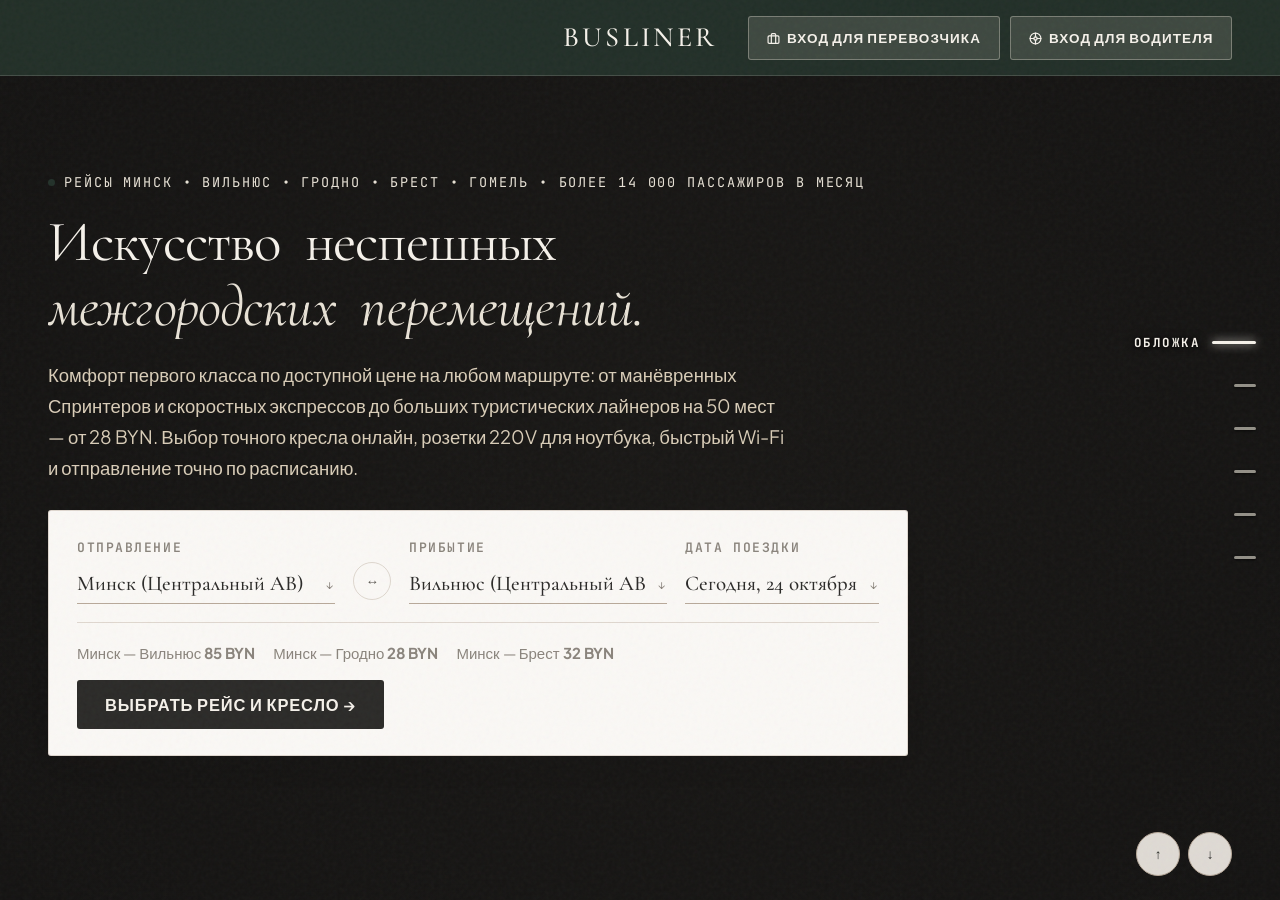
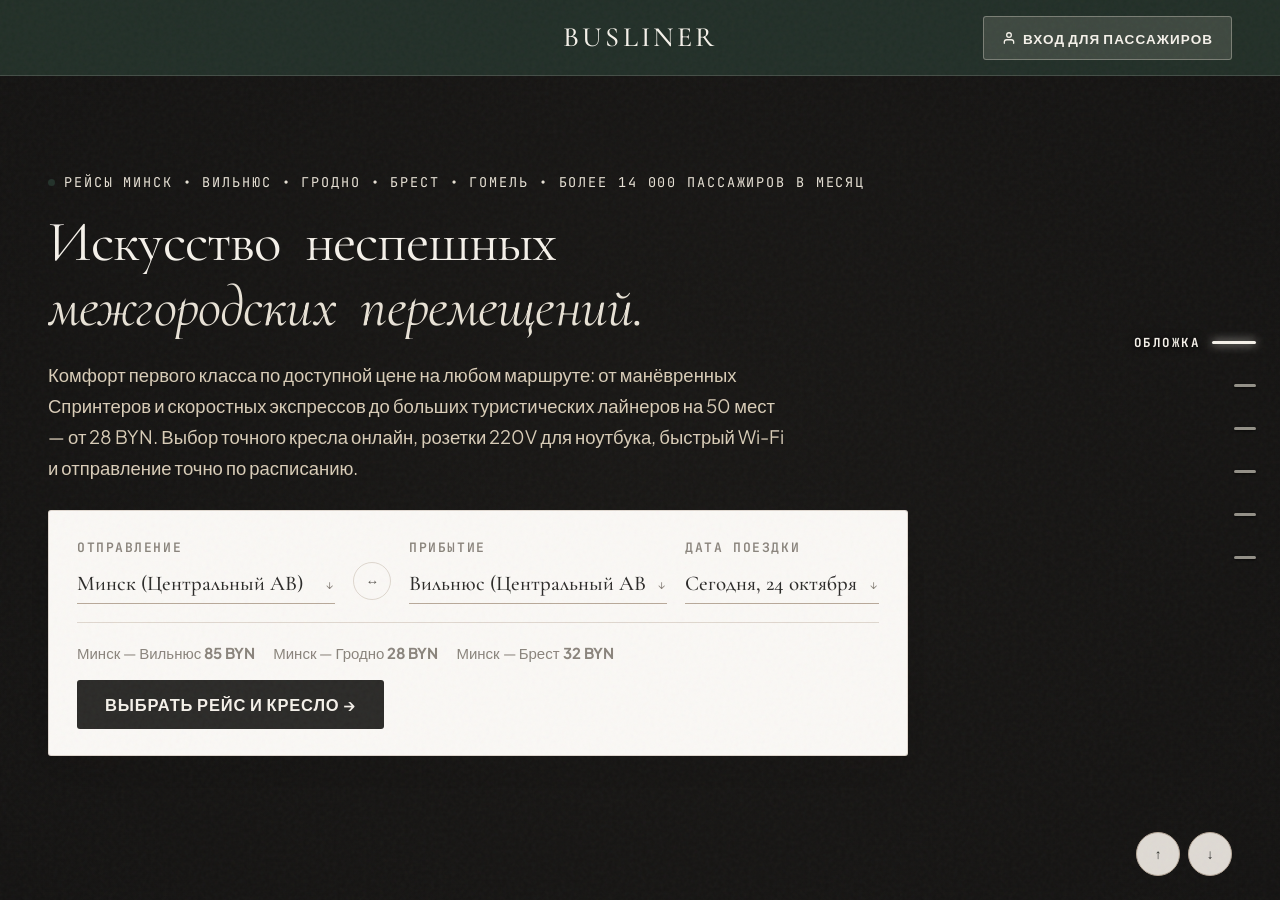
